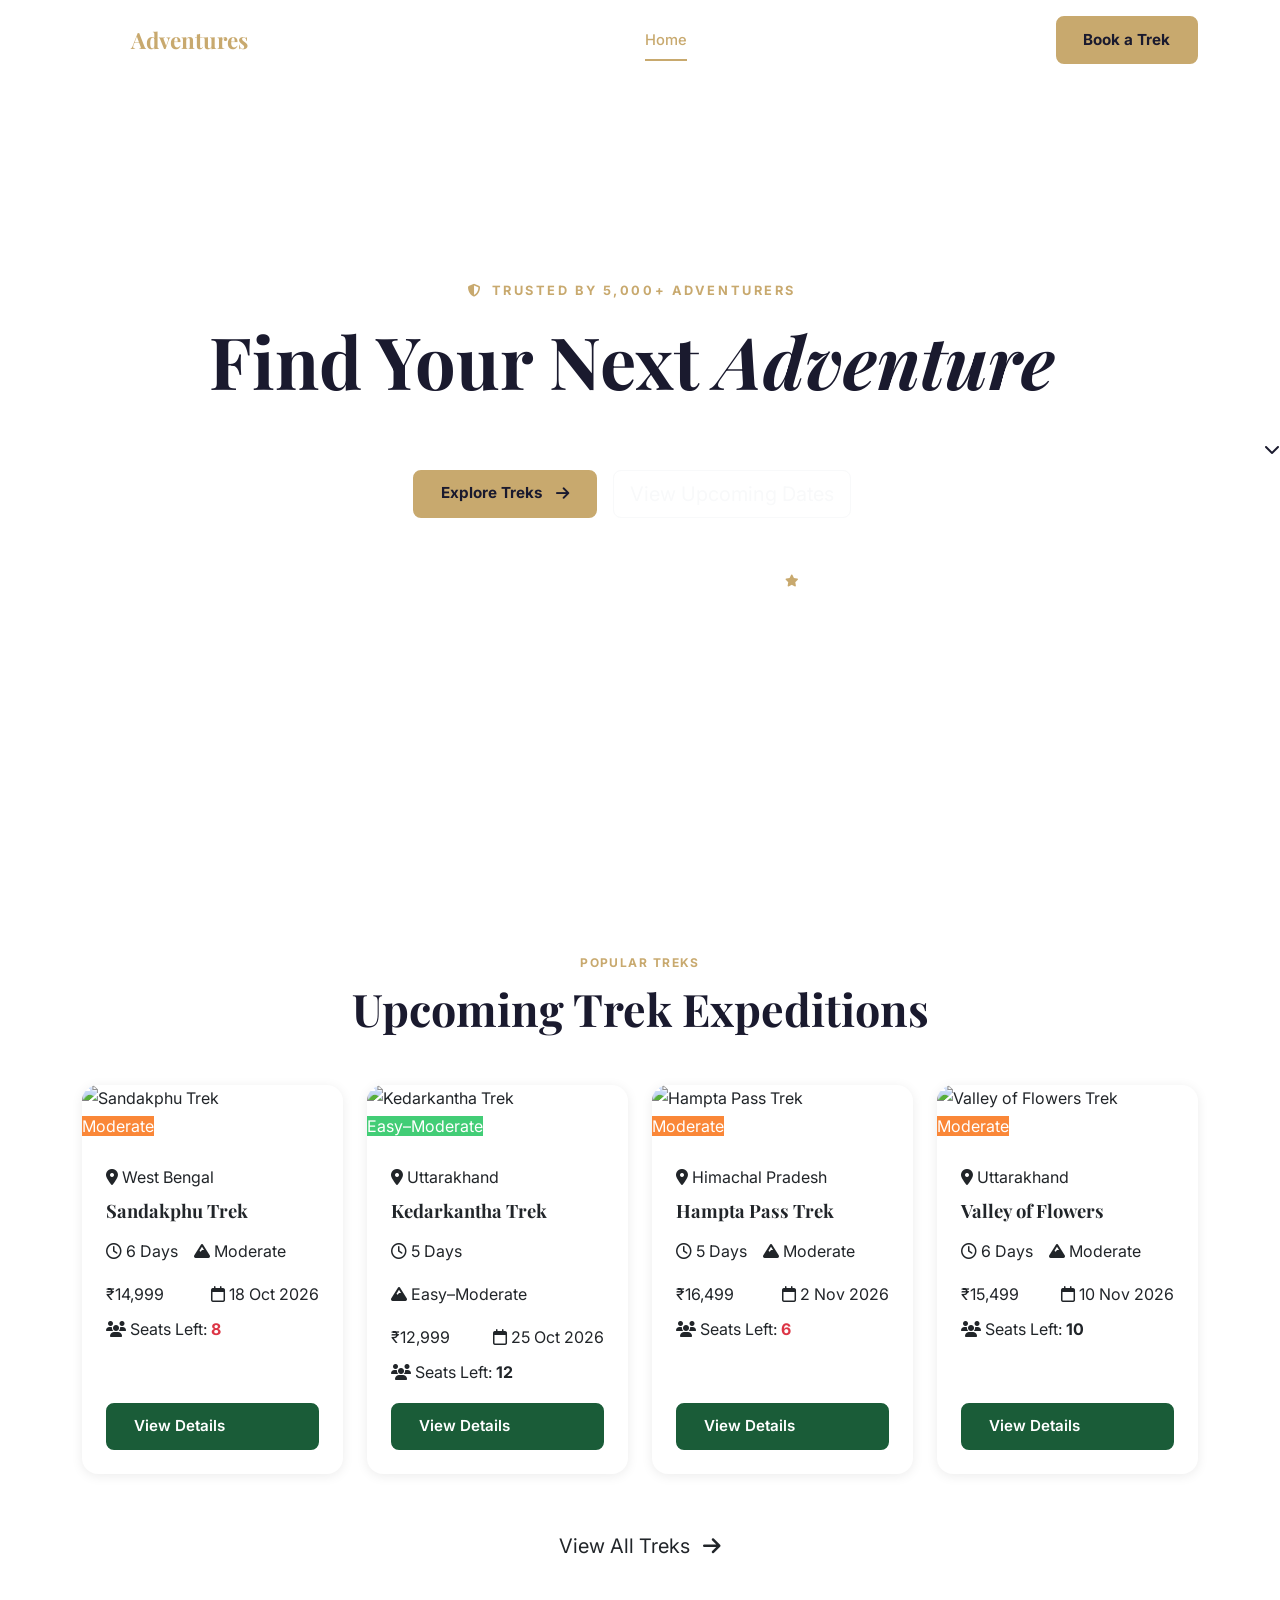
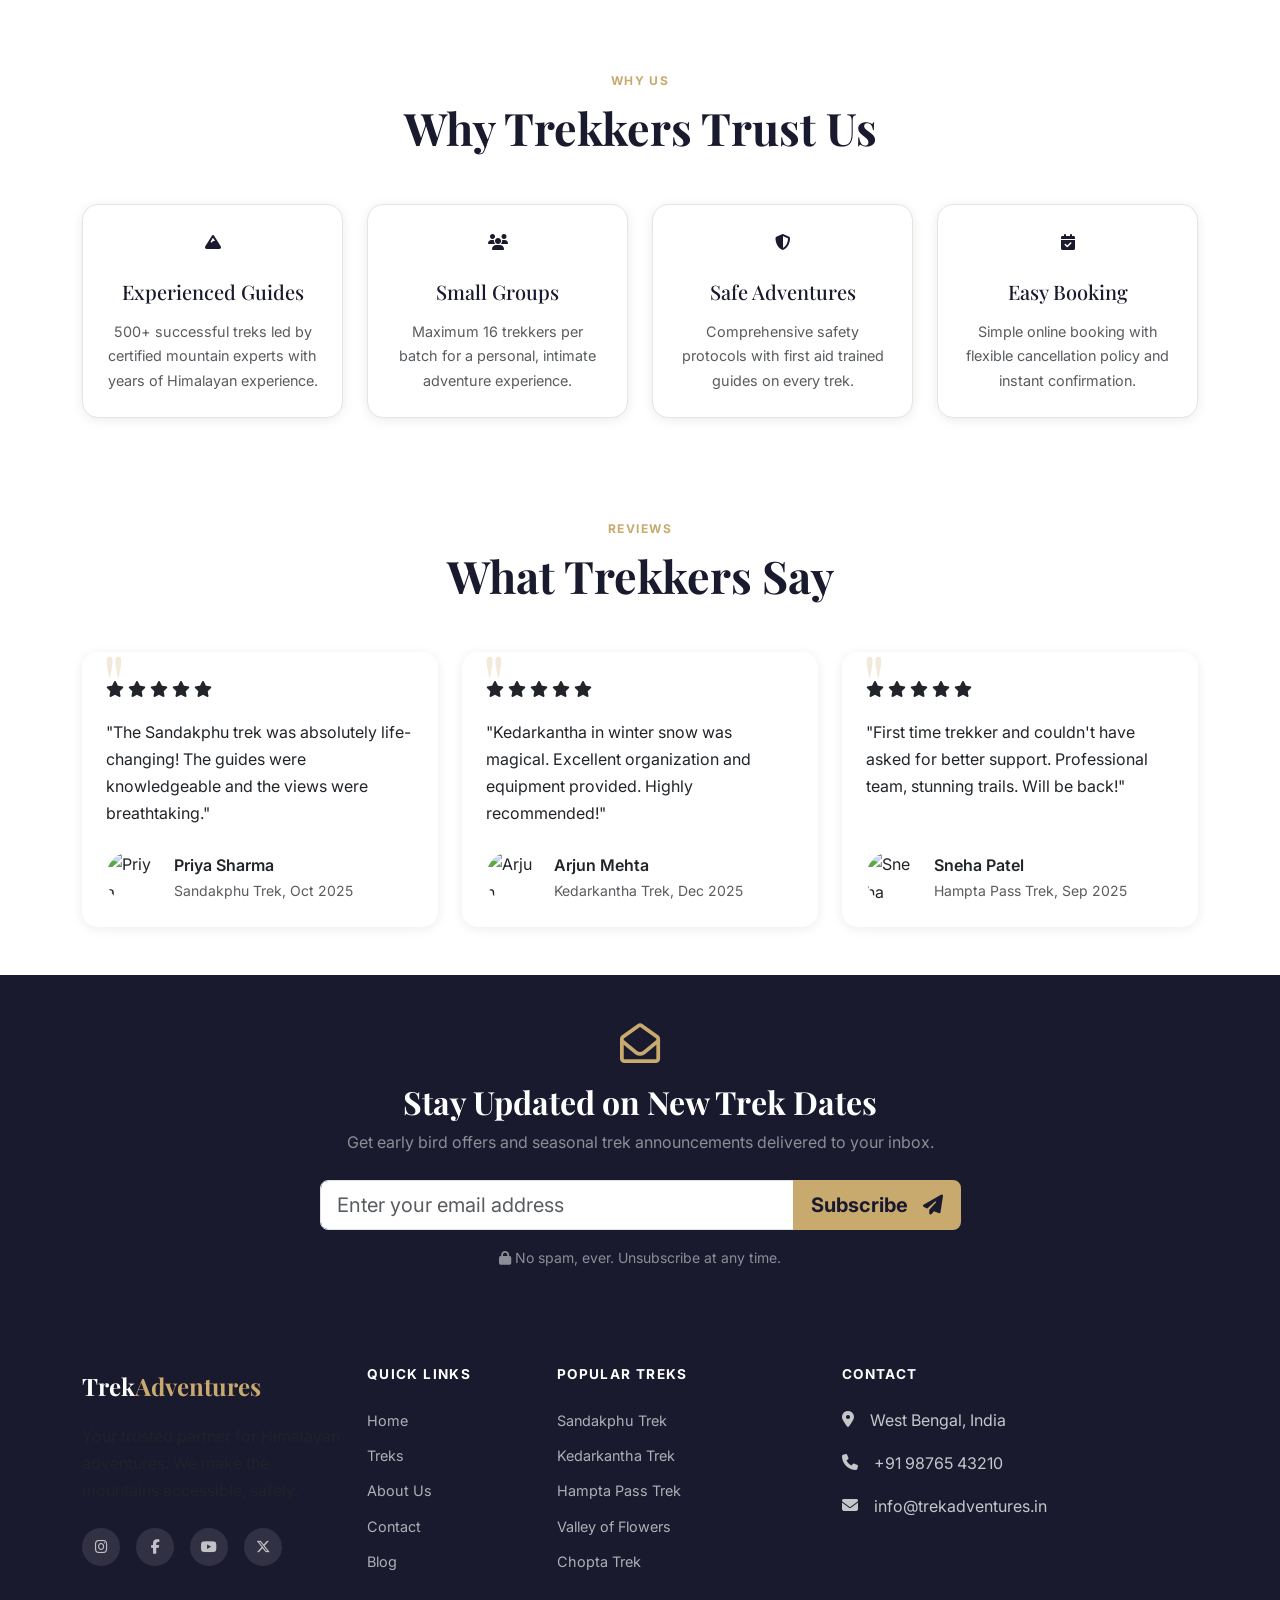
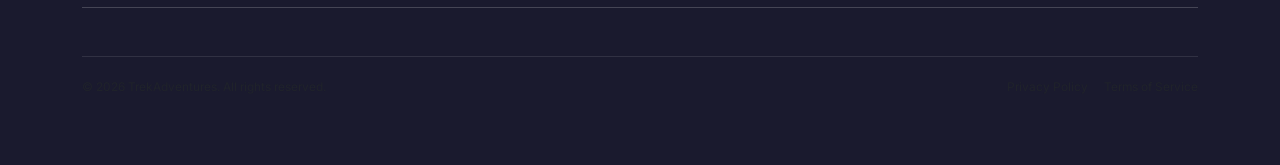
==== index.html @ 26137fb2 "init" ====
﻿<!DOCTYPE html>
<html lang="en">
<head>
  <meta charset="UTF-8" />
  <meta name="viewport" content="width=device-width, initial-scale=1.0" />
  <title>Trek Adventures — Find Your Next Adventure</title>
  <!-- Bootstrap 5.3 -->
  <link rel="stylesheet" href="https://cdn.jsdelivr.net/npm/bootstrap@5.3.3/dist/css/bootstrap.min.css" />
  <!-- Font Awesome 6 -->
  <link rel="stylesheet" href="https://cdnjs.cloudflare.com/ajax/libs/font-awesome/6.5.0/css/all.min.css" />
  <!-- Google Fonts -->
  <link rel="preconnect" href="https://fonts.googleapis.com" />
  <link rel="preconnect" href="https://fonts.gstatic.com" crossorigin />
  <link href="https://fonts.googleapis.com/css2?family=Playfair+Display:wght@400;500;700&family=Inter:wght@300;400;500;600;700&display=swap" rel="stylesheet" />
  <!-- Custom Styles -->
  <link rel="stylesheet" href="css/style.css" />
</head>
<body data-page="home">

  <!-- ========== NAVBAR ========== -->
  <nav class="main-navbar navbar navbar-expand-lg" data-transparent="true">
    <div class="container">
      <a href="index.html" class="navbar-logo navbar-brand">Trek<span>Adventures</span></a>
      <button class="navbar-toggler" type="button" data-bs-toggle="collapse" data-bs-target="#mainNav" aria-controls="mainNav" aria-expanded="false" aria-label="Toggle navigation">
        <div class="navbar-toggler-icon-custom"><span></span><span></span><span></span></div>
      </button>
      <div class="collapse navbar-collapse" id="mainNav">
        <ul class="navbar-nav ms-auto align-items-center gap-1">
          <li class="nav-item"><a class="nav-link active" data-page="home" href="index.html">Home</a></li>
          <li class="nav-item"><a class="nav-link" data-page="treks" href="treks.html">Treks</a></li>
          <li class="nav-item"><a class="nav-link" href="#destinations">Destinations</a></li>
          <li class="nav-item"><a class="nav-link" href="#about">About</a></li>
          <li class="nav-item"><a class="nav-link" href="#contact">Contact</a></li>
          <li class="nav-item"><a class="btn btn-accent ms-2" href="booking.html">Book a Trek</a></li>
        </ul>
      </div>
    </div>
  </nav>

  <!-- ========== HERO SECTION ========== -->
  <section class="home-hero" style="background-image: url('https://images.unsplash.com/photo-1464822759023-fed622ff2c3b?w=1800&q=85');">
    <div class="home-hero__overlay"></div>
    <div class="container position-relative z-1">
      <div class="home-hero__content text-center text-white">
        <div class="hero-eyebrow">
          <i class="fa-solid fa-shield-halved me-2"></i>Trusted by 5,000+ Adventurers
        </div>
        <h1 class="home-hero__title display-2 fw-bold">
          Find Your Next <em>Adventure</em>
        </h1>
        <p class="home-hero__sub lead mx-auto">
          Explore unforgettable trekking experiences with expert guides across the Himalayas.
        </p>
        <div class="home-hero__actions d-flex flex-wrap justify-content-center gap-3 mt-4">
          <a href="treks.html" class="btn btn-accent btn-lg">
            Explore Treks <i class="fa-solid fa-arrow-right ms-2"></i>
          </a>
          <a href="#treks" class="btn btn-outline-light btn-lg">
            View Upcoming Dates
          </a>
        </div>
        <!-- Stats Row -->
        <div class="hero-stats d-flex flex-wrap justify-content-center gap-4 mt-5">
          <div class="hero-stat-item">
            <div class="hero-stat-number">50+</div>
            <div class="hero-stat-label">Treks</div>
          </div>
          <div class="hero-stat-divider d-none d-sm-block"></div>
          <div class="hero-stat-item">
            <div class="hero-stat-number">5000+</div>
            <div class="hero-stat-label">Trekkers</div>
          </div>
          <div class="hero-stat-divider d-none d-sm-block"></div>
          <div class="hero-stat-item">
            <div class="hero-stat-number">8+</div>
            <div class="hero-stat-label">Years</div>
          </div>
          <div class="hero-stat-divider d-none d-sm-block"></div>
          <div class="hero-stat-item">
            <div class="hero-stat-number">4.9<i class="fa-solid fa-star ms-1" style="color: var(--accent); font-size: 0.75em;"></i></div>
            <div class="hero-stat-label">Rating</div>
          </div>
        </div>
      </div>
    </div>
    <!-- Scroll Arrow -->
    <a href="#treks" class="hero-scroll-arrow" aria-label="Scroll down">
      <i class="fa-solid fa-chevron-down"></i>
    </a>
  </section>

  <!-- ========== UPCOMING TREKS SECTION ========== -->
  <section id="treks" class="section-treks py-5 bg-light-custom">
    <div class="container">
      <!-- Section Heading -->
      <div class="section-heading text-center mb-5">
        <span class="section-tag">Popular Treks</span>
        <h2 class="section-title">Upcoming Trek Expeditions</h2>
      </div>
      <!-- Trek Cards -->
      <div class="row row-cols-1 row-cols-md-2 row-cols-lg-4 g-4">

        <!-- Card 1: Sandakphu -->
        <div class="col">
          <div class="trek-card card h-100 border-0">
            <div class="trek-card__img-wrap position-relative overflow-hidden">
              <img src="https://images.unsplash.com/photo-1571952537-2d8bb8b7e690?w=600&q=80" class="trek-card__img card-img-top" alt="Sandakphu Trek" loading="lazy" />
              <span class="trek-badge badge-moderate">Moderate</span>
            </div>
            <div class="card-body d-flex flex-column p-4">
              <p class="trek-location mb-1">
                <i class="fa-solid fa-location-dot me-1"></i>West Bengal
              </p>
              <h3 class="trek-title card-title h5 mb-3">Sandakphu Trek</h3>
              <div class="trek-meta d-flex flex-wrap gap-3 mb-3">
                <span><i class="fa-regular fa-clock me-1"></i>6 Days</span>
                <span><i class="fa-solid fa-mountain me-1"></i>Moderate</span>
              </div>
              <div class="trek-price-row d-flex align-items-center justify-content-between mb-2">
                <span class="trek-price">₹14,999</span>
                <span class="trek-date"><i class="fa-regular fa-calendar me-1"></i>18 Oct 2026</span>
              </div>
              <div class="trek-seats mb-3">
                <i class="fa-solid fa-users me-1"></i>Seats Left: <strong class="text-danger">8</strong>
              </div>
              <a href="treks.html" class="btn btn-primary-custom w-100 trek-details-link mt-auto">View Details</a>
            </div>
          </div>
        </div>

        <!-- Card 2: Kedarkantha -->
        <div class="col">
          <div class="trek-card card h-100 border-0">
            <div class="trek-card__img-wrap position-relative overflow-hidden">
              <img src="https://images.unsplash.com/photo-1506905925346-21bda4d32df4?w=600&q=80" class="trek-card__img card-img-top" alt="Kedarkantha Trek" loading="lazy" />
              <span class="trek-badge badge-easy">Easy–Moderate</span>
            </div>
            <div class="card-body d-flex flex-column p-4">
              <p class="trek-location mb-1">
                <i class="fa-solid fa-location-dot me-1"></i>Uttarakhand
              </p>
              <h3 class="trek-title card-title h5 mb-3">Kedarkantha Trek</h3>
              <div class="trek-meta d-flex flex-wrap gap-3 mb-3">
                <span><i class="fa-regular fa-clock me-1"></i>5 Days</span>
                <span><i class="fa-solid fa-mountain me-1"></i>Easy–Moderate</span>
              </div>
              <div class="trek-price-row d-flex align-items-center justify-content-between mb-2">
                <span class="trek-price">₹12,999</span>
                <span class="trek-date"><i class="fa-regular fa-calendar me-1"></i>25 Oct 2026</span>
              </div>
              <div class="trek-seats mb-3">
                <i class="fa-solid fa-users me-1"></i>Seats Left: <strong>12</strong>
              </div>
              <a href="treks.html" class="btn btn-primary-custom w-100 trek-details-link mt-auto">View Details</a>
            </div>
          </div>
        </div>

        <!-- Card 3: Hampta Pass -->
        <div class="col">
          <div class="trek-card card h-100 border-0">
            <div class="trek-card__img-wrap position-relative overflow-hidden">
              <img src="https://images.unsplash.com/photo-1551632811-561732d1e306?w=600&q=80" class="trek-card__img card-img-top" alt="Hampta Pass Trek" loading="lazy" />
              <span class="trek-badge badge-moderate">Moderate</span>
            </div>
            <div class="card-body d-flex flex-column p-4">
              <p class="trek-location mb-1">
                <i class="fa-solid fa-location-dot me-1"></i>Himachal Pradesh
              </p>
              <h3 class="trek-title card-title h5 mb-3">Hampta Pass Trek</h3>
              <div class="trek-meta d-flex flex-wrap gap-3 mb-3">
                <span><i class="fa-regular fa-clock me-1"></i>5 Days</span>
                <span><i class="fa-solid fa-mountain me-1"></i>Moderate</span>
              </div>
              <div class="trek-price-row d-flex align-items-center justify-content-between mb-2">
                <span class="trek-price">₹16,499</span>
                <span class="trek-date"><i class="fa-regular fa-calendar me-1"></i>2 Nov 2026</span>
              </div>
              <div class="trek-seats mb-3">
                <i class="fa-solid fa-users me-1"></i>Seats Left: <strong class="text-danger">6</strong>
              </div>
              <a href="treks.html" class="btn btn-primary-custom w-100 trek-details-link mt-auto">View Details</a>
            </div>
          </div>
        </div>

        <!-- Card 4: Valley of Flowers -->
        <div class="col">
          <div class="trek-card card h-100 border-0">
            <div class="trek-card__img-wrap position-relative overflow-hidden">
              <img src="https://images.unsplash.com/photo-1527489377706-5bf97e608852?w=600&q=80" class="trek-card__img card-img-top" alt="Valley of Flowers Trek" loading="lazy" />
              <span class="trek-badge badge-moderate">Moderate</span>
            </div>
            <div class="card-body d-flex flex-column p-4">
              <p class="trek-location mb-1">
                <i class="fa-solid fa-location-dot me-1"></i>Uttarakhand
              </p>
              <h3 class="trek-title card-title h5 mb-3">Valley of Flowers</h3>
              <div class="trek-meta d-flex flex-wrap gap-3 mb-3">
                <span><i class="fa-regular fa-clock me-1"></i>6 Days</span>
                <span><i class="fa-solid fa-mountain me-1"></i>Moderate</span>
              </div>
              <div class="trek-price-row d-flex align-items-center justify-content-between mb-2">
                <span class="trek-price">₹15,499</span>
                <span class="trek-date"><i class="fa-regular fa-calendar me-1"></i>10 Nov 2026</span>
              </div>
              <div class="trek-seats mb-3">
                <i class="fa-solid fa-users me-1"></i>Seats Left: <strong>10</strong>
              </div>
              <a href="treks.html" class="btn btn-primary-custom w-100 trek-details-link mt-auto">View Details</a>
            </div>
          </div>
        </div>

      </div><!-- /row -->

      <div class="text-center mt-5">
        <a href="treks.html" class="btn btn-outline-primary-custom btn-lg">
          View All Treks <i class="fa-solid fa-arrow-right ms-2"></i>
        </a>
      </div>
    </div>
  </section>

  <!-- ========== WHY CHOOSE US SECTION ========== -->
  <section id="about" class="section-why py-5 bg-white">
    <div class="container">
      <div class="section-heading text-center mb-5">
        <span class="section-tag">Why Us</span>
        <h2 class="section-title">Why Trekkers Trust Us</h2>
      </div>
      <div class="row row-cols-1 row-cols-sm-2 row-cols-lg-4 g-4">

        <!-- Feature 1 -->
        <div class="col">
          <div class="feature-card text-center p-4 h-100">
            <div class="feature-icon-wrap mb-4">
              <i class="fa-solid fa-mountain"></i>
            </div>
            <h4 class="feature-title h5 mb-3">Experienced Guides</h4>
            <p class="feature-desc text-muted mb-0">500+ successful treks led by certified mountain experts with years of Himalayan experience.</p>
          </div>
        </div>

        <!-- Feature 2 -->
        <div class="col">
          <div class="feature-card text-center p-4 h-100">
            <div class="feature-icon-wrap mb-4">
              <i class="fa-solid fa-users"></i>
            </div>
            <h4 class="feature-title h5 mb-3">Small Groups</h4>
            <p class="feature-desc text-muted mb-0">Maximum 16 trekkers per batch for a personal, intimate adventure experience.</p>
          </div>
        </div>

        <!-- Feature 3 -->
        <div class="col">
          <div class="feature-card text-center p-4 h-100">
            <div class="feature-icon-wrap mb-4">
              <i class="fa-solid fa-shield-halved"></i>
            </div>
            <h4 class="feature-title h5 mb-3">Safe Adventures</h4>
            <p class="feature-desc text-muted mb-0">Comprehensive safety protocols with first aid trained guides on every trek.</p>
          </div>
        </div>

        <!-- Feature 4 -->
        <div class="col">
          <div class="feature-card text-center p-4 h-100">
            <div class="feature-icon-wrap mb-4">
              <i class="fa-solid fa-calendar-check"></i>
            </div>
            <h4 class="feature-title h5 mb-3">Easy Booking</h4>
            <p class="feature-desc text-muted mb-0">Simple online booking with flexible cancellation policy and instant confirmation.</p>
          </div>
        </div>

      </div>
    </div>
  </section>

  <!-- ========== TESTIMONIALS SECTION ========== -->
  <section class="section-testimonials py-5 bg-light-custom">
    <div class="container">
      <div class="section-heading text-center mb-5">
        <span class="section-tag">Reviews</span>
        <h2 class="section-title">What Trekkers Say</h2>
      </div>
      <div class="row row-cols-1 row-cols-md-3 g-4">

        <!-- Testimonial 1 -->
        <div class="col">
          <div class="testimonial-card card h-100 border-0 p-4">
            <div class="testimonial-stars mb-3">
              <i class="fa-solid fa-star"></i>
              <i class="fa-solid fa-star"></i>
              <i class="fa-solid fa-star"></i>
              <i class="fa-solid fa-star"></i>
              <i class="fa-solid fa-star"></i>
            </div>
            <p class="testimonial-text mb-4">"The Sandakphu trek was absolutely life-changing! The guides were knowledgeable and the views were breathtaking."</p>
            <div class="testimonial-author d-flex align-items-center gap-3 mt-auto">
              <img src="https://i.pravatar.cc/100?img=47" alt="Priya Sharma" class="testimonial-avatar rounded-circle" width="52" height="52" loading="lazy" />
              <div>
                <div class="testimonial-name fw-semibold">Priya Sharma</div>
                <div class="testimonial-trek small text-muted">Sandakphu Trek, Oct 2025</div>
              </div>
            </div>
          </div>
        </div>

        <!-- Testimonial 2 -->
        <div class="col">
          <div class="testimonial-card card h-100 border-0 p-4">
            <div class="testimonial-stars mb-3">
              <i class="fa-solid fa-star"></i>
              <i class="fa-solid fa-star"></i>
              <i class="fa-solid fa-star"></i>
              <i class="fa-solid fa-star"></i>
              <i class="fa-solid fa-star"></i>
            </div>
            <p class="testimonial-text mb-4">"Kedarkantha in winter snow was magical. Excellent organization and equipment provided. Highly recommended!"</p>
            <div class="testimonial-author d-flex align-items-center gap-3 mt-auto">
              <img src="https://i.pravatar.cc/100?img=12" alt="Arjun Mehta" class="testimonial-avatar rounded-circle" width="52" height="52" loading="lazy" />
              <div>
                <div class="testimonial-name fw-semibold">Arjun Mehta</div>
                <div class="testimonial-trek small text-muted">Kedarkantha Trek, Dec 2025</div>
              </div>
            </div>
          </div>
        </div>

        <!-- Testimonial 3 -->
        <div class="col">
          <div class="testimonial-card card h-100 border-0 p-4">
            <div class="testimonial-stars mb-3">
              <i class="fa-solid fa-star"></i>
              <i class="fa-solid fa-star"></i>
              <i class="fa-solid fa-star"></i>
              <i class="fa-solid fa-star"></i>
              <i class="fa-solid fa-star"></i>
            </div>
            <p class="testimonial-text mb-4">"First time trekker and couldn't have asked for better support. Professional team, stunning trails. Will be back!"</p>
            <div class="testimonial-author d-flex align-items-center gap-3 mt-auto">
              <img src="https://i.pravatar.cc/100?img=32" alt="Sneha Patel" class="testimonial-avatar rounded-circle" width="52" height="52" loading="lazy" />
              <div>
                <div class="testimonial-name fw-semibold">Sneha Patel</div>
                <div class="testimonial-trek small text-muted">Hampta Pass Trek, Sep 2025</div>
              </div>
            </div>
          </div>
        </div>

      </div>
    </div>
  </section>

  <!-- ========== NEWSLETTER SECTION ========== -->
  <section id="contact" class="section-newsletter py-5" style="background-color: var(--dark);">
    <div class="container">
      <div class="row justify-content-center">
        <div class="col-lg-7 text-center text-white">
          <div class="newsletter-icon mb-3">
            <i class="fa-regular fa-envelope-open" style="font-size: 2.5rem; color: var(--accent);"></i>
          </div>
          <h2 class="newsletter-title h2 fw-bold mb-2">Stay Updated on New Trek Dates</h2>
          <p class="newsletter-sub text-white-50 mb-4">Get early bird offers and seasonal trek announcements delivered to your inbox.</p>
          <form class="newsletter-form" novalidate>
            <div class="input-group input-group-lg newsletter-input-group">
              <input
                type="email"
                class="form-control newsletter-input"
                placeholder="Enter your email address"
                aria-label="Email address"
                required
              />
              <button class="btn btn-accent newsletter-btn" type="submit">
                Subscribe <i class="fa-solid fa-paper-plane ms-2"></i>
              </button>
            </div>
            <p class="mt-3 small text-white-50 mb-0">
              <i class="fa-solid fa-lock me-1"></i>No spam, ever. Unsubscribe at any time.
            </p>
          </form>
        </div>
      </div>
    </div>
  </section>

  <!-- ========== FOOTER ========== -->
  <footer class="main-footer py-5">
    <div class="container">
      <div class="row g-4">

        <!-- Col 1: Brand -->
        <div class="col-lg-3 col-md-6">
          <a href="index.html" class="footer-logo d-inline-block mb-3">Trek<span>Adventures</span></a>
          <p class="footer-tagline text-muted mb-4">Your trusted partner for Himalayan adventures. We make the mountains accessible, safely.</p>
          <div class="footer-socials d-flex gap-3">
            <a href="#" class="social-icon" aria-label="Instagram"><i class="fa-brands fa-instagram"></i></a>
            <a href="#" class="social-icon" aria-label="Facebook"><i class="fa-brands fa-facebook-f"></i></a>
            <a href="#" class="social-icon" aria-label="YouTube"><i class="fa-brands fa-youtube"></i></a>
            <a href="#" class="social-icon" aria-label="Twitter"><i class="fa-brands fa-x-twitter"></i></a>
          </div>
        </div>

        <!-- Col 2: Quick Links -->
        <div class="col-lg-2 col-md-6">
          <h5 class="footer-heading mb-4">Quick Links</h5>
          <ul class="footer-links list-unstyled mb-0">
            <li><a href="index.html">Home</a></li>
            <li><a href="treks.html">Treks</a></li>
            <li><a href="#about">About Us</a></li>
            <li><a href="#contact">Contact</a></li>
            <li><a href="#">Blog</a></li>
          </ul>
        </div>

        <!-- Col 3: Popular Treks -->
        <div class="col-lg-3 col-md-6">
          <h5 class="footer-heading mb-4">Popular Treks</h5>
          <ul class="footer-links list-unstyled mb-0">
            <li><a href="treks.html">Sandakphu Trek</a></li>
            <li><a href="treks.html">Kedarkantha Trek</a></li>
            <li><a href="treks.html">Hampta Pass Trek</a></li>
            <li><a href="treks.html">Valley of Flowers</a></li>
            <li><a href="treks.html">Chopta Trek</a></li>
          </ul>
        </div>

        <!-- Col 4: Contact -->
        <div class="col-lg-4 col-md-6" id="destinations">
          <h5 class="footer-heading mb-4">Contact</h5>
          <ul class="footer-contact list-unstyled mb-0">
            <li class="d-flex gap-3 mb-3">
              <i class="fa-solid fa-location-dot mt-1 flex-shrink-0"></i>
              <span>West Bengal, India</span>
            </li>
            <li class="d-flex gap-3 mb-3">
              <i class="fa-solid fa-phone mt-1 flex-shrink-0"></i>
              <a href="tel:+919876543210">+91 98765 43210</a>
            </li>
            <li class="d-flex gap-3">
              <i class="fa-solid fa-envelope mt-1 flex-shrink-0"></i>
              <a href="mailto:info@trekadventures.in">info@trekadventures.in</a>
            </li>
          </ul>
        </div>

      </div><!-- /row -->

      <hr class="footer-divider my-4" />

      <!-- Bottom Bar -->
      <div class="footer-bottom d-flex flex-wrap align-items-center justify-content-between gap-2">
        <p class="mb-0 text-muted small">&copy; 2026 TrekAdventures. All rights reserved.</p>
        <div class="d-flex gap-3">
          <a href="#" class="text-muted small footer-legal-link">Privacy Policy</a>
          <a href="#" class="text-muted small footer-legal-link">Terms of Service</a>
        </div>
      </div>
    </div>
  </footer>

  <!-- ========== SCRIPTS ========== -->
  <script src="https://cdn.jsdelivr.net/npm/bootstrap@5.3.3/dist/js/bootstrap.bundle.min.js"></script>
  <script src="js/main.js"></script>
</body>
</html>
---- css/style.css ----
﻿/* ============================================================
   TREK BOOKING DEMO -- Global Stylesheet
   ============================================================ */

@import url('https://fonts.googleapis.com/css2?family=Playfair+Display:wght@400;500;600;700&family=Inter:wght@300;400;500;600;700&display=swap');

:root {
  --primary:        #1a5c38;
  --primary-light:  #2d8653;
  --primary-dark:   #0f3d26;
  --accent:         #c8a96e;
  --accent-dark:    #a8873a;
  --dark:           #1a1a2e;
  --light-bg:       #f8f6f0;
  --card-bg:        #ffffff;
  --text-primary:   #1a1a2e;
  --text-muted-c:   #6b7280;
  --border-light:   #e8e4dc;
  --shadow-sm:      0 2px 12px rgba(0,0,0,.08);
  --shadow-md:      0 6px 24px rgba(0,0,0,.12);
  --shadow-lg:      0 16px 48px rgba(0,0,0,.16);
  --radius-sm:      8px;
  --radius-md:      16px;
  --radius-lg:      24px;
  --transition:     .3s cubic-bezier(.4,0,.2,1);
}

*, *::before, *::after { box-sizing: border-box; }
html { scroll-behavior: smooth; }
body {
  font-family: 'Inter', system-ui, sans-serif;
  font-size: 1rem; line-height: 1.7;
  color: var(--text-primary);
  background: #fff;
  -webkit-font-smoothing: antialiased;
}
h1,h2,h3,h4,h5 {
  font-family: 'Playfair Display', Georgia, serif;
  font-weight: 700; line-height: 1.25; color: var(--dark);
}
a { color: inherit; text-decoration: none; }
img { max-width: 100%; display: block; }

.section-tag {
  display: inline-block; font-size: .75rem; font-weight: 700;
  letter-spacing: .12em; text-transform: uppercase;
  color: var(--accent); margin-bottom: .5rem;
}
.section-title { font-size: clamp(1.8rem,4vw,2.8rem); margin-bottom: 1rem; }
.section-sub { font-size: 1.05rem; color: var(--text-muted-c); max-width: 600px; margin-inline: auto; }

.btn-primary-custom {
  background: var(--primary); color: #fff; border: 2px solid var(--primary);
  border-radius: var(--radius-sm); padding: .65rem 1.6rem; font-weight: 600;
  font-size: .95rem; transition: var(--transition);
  display: inline-flex; align-items: center; gap: .4rem;
}
.btn-primary-custom:hover {
  background: var(--primary-dark); border-color: var(--primary-dark); color: #fff;
  transform: translateY(-2px); box-shadow: 0 8px 24px rgba(26,92,56,.3);
}
.btn-outline-custom {
  background: transparent; color: var(--primary); border: 2px solid var(--primary);
  border-radius: var(--radius-sm); padding: .65rem 1.6rem; font-weight: 600;
  font-size: .95rem; transition: var(--transition);
  display: inline-flex; align-items: center; gap: .4rem;
}
.btn-outline-custom:hover { background: var(--primary); color: #fff; transform: translateY(-2px); }
.btn-accent {
  background: var(--accent); color: var(--dark); border: 2px solid var(--accent);
  border-radius: var(--radius-sm); padding: .65rem 1.6rem; font-weight: 700;
  font-size: .95rem; transition: var(--transition);
  display: inline-flex; align-items: center; gap: .4rem;
}
.btn-accent:hover {
  background: var(--accent-dark); border-color: var(--accent-dark);
  color: #fff; transform: translateY(-2px);
}

/* -- Navbar -- */
.main-navbar {
  position: fixed; top: 0; left: 0; right: 0; z-index: 1000;
  transition: background var(--transition), box-shadow var(--transition); padding: 1rem 0;
}
.main-navbar.transparent { background: transparent; }
.main-navbar.scrolled, .main-navbar.solid {
  background: rgba(255,255,255,.97);
  box-shadow: var(--shadow-sm); backdrop-filter: blur(12px); padding: .6rem 0;
}
.main-navbar .nav-link {
  color: #fff; font-weight: 500; font-size: .92rem;
  padding: .4rem .8rem !important; transition: color var(--transition); position: relative;
}
.main-navbar.scrolled .nav-link, .main-navbar.solid .nav-link { color: var(--dark); }
.main-navbar .nav-link::after {
  content: ''; position: absolute; bottom: -2px; left: .8rem; right: .8rem;
  height: 2px; background: var(--accent); transform: scaleX(0); transition: transform var(--transition);
}
.main-navbar .nav-link:hover::after, .main-navbar .nav-link.active::after { transform: scaleX(1); }
.main-navbar .nav-link:hover, .main-navbar .nav-link.active { color: var(--accent) !important; }
.navbar-logo {
  font-family: 'Playfair Display', serif; font-size: 1.4rem; font-weight: 700; color: #fff !important;
}
.main-navbar.scrolled .navbar-logo, .main-navbar.solid .navbar-logo { color: var(--primary) !important; }
.navbar-logo span { color: var(--accent); }
.navbar-toggler { border: none; outline: none; box-shadow: none !important; }
.ntoggler-bars { display: flex; flex-direction: column; gap: 5px; padding: 4px; }
.ntoggler-bars span { display: block; width: 24px; height: 2px; background: #fff; border-radius: 2px; transition: var(--transition); }
.main-navbar.scrolled .ntoggler-bars span, .main-navbar.solid .ntoggler-bars span { background: var(--dark); }

/* -- Trek Card -- */
.trek-card {
  background: var(--card-bg); border-radius: var(--radius-md); overflow: hidden;
  box-shadow: var(--shadow-sm); transition: transform var(--transition), box-shadow var(--transition);
  height: 100%; border: 1px solid var(--border-light);
}
.trek-card:hover { transform: translateY(-6px); box-shadow: var(--shadow-lg); }
.trek-card .card-img-wrap { overflow: hidden; position: relative; }
.trek-card .card-img { width: 100%; height: 220px; object-fit: cover; transition: transform .5s ease; }
.trek-card:hover .card-img { transform: scale(1.05); }
.difficulty-badge {
  position: absolute; top: 12px; right: 12px; padding: .25rem .7rem;
  border-radius: 20px; font-size: .75rem; font-weight: 700;
  letter-spacing: .04em; backdrop-filter: blur(8px);
}
.badge-easy { background: rgba(34,197,94,.85); color: #fff; }
.badge-moderate { background: rgba(249,115,22,.85); color: #fff; }
.badge-hard { background: rgba(239,68,68,.85); color: #fff; }
.trek-card .card-body { padding: 1.25rem; }
.trek-card .card-location { font-size: .8rem; color: var(--text-muted-c); font-weight: 500; }
.trek-card .card-location i { color: var(--accent); }
.trek-card .card-title { font-size: 1.15rem; font-weight: 700; margin: .3rem 0 .5rem; }
.trek-card .card-meta { display: flex; gap: 1rem; font-size: .8rem; color: var(--text-muted-c); margin-bottom: .75rem; }
.trek-card .card-meta i { color: var(--primary); }
.trek-card .card-price { font-size: 1.3rem; font-weight: 800; color: var(--primary); }
.trek-card .card-price span { font-size: .85rem; font-weight: 400; color: var(--text-muted-c); }
.seats-left { font-size: .78rem; color: #ef4444; font-weight: 600; }

/* -- Feature Cards -- */
.feature-card {
  background: #fff; border-radius: var(--radius-md); padding: 2rem 1.5rem;
  text-align: center; box-shadow: var(--shadow-sm); border: 1px solid var(--border-light);
  transition: transform var(--transition), box-shadow var(--transition); height: 100%;
}
.feature-card:hover { transform: translateY(-4px); box-shadow: var(--shadow-md); }
.feature-card .icon-wrap {
  width: 70px; height: 70px;
  background: linear-gradient(135deg, var(--primary), var(--primary-light));
  border-radius: 50%; display: flex; align-items: center; justify-content: center;
  margin: 0 auto 1.25rem;
}
.feature-card .icon-wrap i { font-size: 1.6rem; color: #fff; }
.feature-card h5 { font-size: 1.1rem; margin-bottom: .5rem; }
.feature-card p { font-size: .9rem; color: var(--text-muted-c); margin: 0; }

/* -- Footer -- */
.main-footer { background: var(--dark); color: rgba(255,255,255,.75); padding: 4rem 0 0; }
.footer-logo { font-family: 'Playfair Display', serif; font-size: 1.5rem; font-weight: 700; color: #fff; margin-bottom: .75rem; }
.footer-logo span { color: var(--accent); }
.footer-heading { font-family: 'Inter', sans-serif; font-size: .85rem; font-weight: 700; letter-spacing: .1em; text-transform: uppercase; color: #fff; margin-bottom: 1rem; }
.footer-links { list-style: none; padding: 0; margin: 0; }
.footer-links li { margin-bottom: .5rem; }
.footer-links a { color: rgba(255,255,255,.65); font-size: .9rem; transition: color var(--transition); }
.footer-links a:hover { color: var(--accent); }
.footer-bottom { border-top: 1px solid rgba(255,255,255,.1); padding: 1.25rem 0; margin-top: 3rem; font-size: .85rem; color: rgba(255,255,255,.45); }
.social-icons { display: flex; gap: .75rem; }
.social-icon {
  width: 38px; height: 38px; background: rgba(255,255,255,.1); border-radius: 50%;
  display: flex; align-items: center; justify-content: center;
  color: rgba(255,255,255,.7); transition: var(--transition); font-size: .9rem;
}
.social-icon:hover { background: var(--accent); color: #fff; transform: translateY(-3px); }

/* -- Page Hero (inner pages) -- */
.page-hero {
  background: linear-gradient(135deg, var(--primary-dark) 0%, var(--primary) 100%);
  padding: 120px 0 60px; color: #fff; position: relative; overflow: hidden;
}
.page-hero::before {
  content: ''; position: absolute; inset: 0;
  background: url('https://images.unsplash.com/photo-1464822759023-fed622ff2c3b?w=1600&q=80') center/cover no-repeat;
  opacity: .15;
}
.page-hero > .container { position: relative; }
.breadcrumb-custom .breadcrumb-item { font-size: .85rem; }
.breadcrumb-custom .breadcrumb-item a { color: rgba(255,255,255,.7); }
.breadcrumb-custom .breadcrumb-item a:hover { color: var(--accent); }
.breadcrumb-custom .breadcrumb-item.active { color: var(--accent); }
.breadcrumb-custom .breadcrumb-item + .breadcrumb-item::before { color: rgba(255,255,255,.4); }

/* -- Filters -- */
.filter-bar {
  background: #fff; border-radius: var(--radius-md); padding: 1.5rem;
  box-shadow: var(--shadow-sm); border: 1px solid var(--border-light); margin-bottom: 2rem;
}
.filter-bar .form-select, .filter-bar .form-control {
  border: 1.5px solid var(--border-light); border-radius: var(--radius-sm); font-size: .9rem; padding: .6rem 1rem;
}
.filter-bar .form-select:focus, .filter-bar .form-control:focus {
  border-color: var(--primary); box-shadow: 0 0 0 3px rgba(26,92,56,.12);
}
.filter-bar label { font-size: .8rem; font-weight: 600; color: var(--text-muted-c); text-transform: uppercase; letter-spacing: .05em; margin-bottom: .35rem; }

/* -- Itinerary Accordion -- */
.itinerary-accordion .accordion-button {
  font-family: 'Inter', sans-serif; font-weight: 600; color: var(--dark);
  background: var(--light-bg); border-radius: var(--radius-sm) !important; gap: .75rem;
}
.itinerary-accordion .accordion-button:not(.collapsed) { background: var(--primary); color: #fff; box-shadow: none; }
.itinerary-accordion .accordion-button:focus { box-shadow: none; }
.itinerary-accordion .accordion-button:not(.collapsed)::after { filter: brightness(10); }
.itinerary-accordion .accordion-item {
  border: 1px solid var(--border-light); border-radius: var(--radius-sm) !important;
  margin-bottom: .5rem; overflow: hidden;
}
.itinerary-accordion .accordion-body { font-size: .9rem; color: var(--text-muted-c); line-height: 1.8; padding: 1.25rem 1.5rem; }
.day-badge { background: var(--accent); color: var(--dark); font-size: .7rem; font-weight: 800; padding: .2rem .6rem; border-radius: 20px; text-transform: uppercase; letter-spacing: .06em; }

/* -- Dates Table -- */
.dates-table thead th { background: var(--primary); color: #fff; font-weight: 600; font-size: .85rem; padding: 1rem; border: none; }
.dates-table tbody tr { transition: background var(--transition); }
.dates-table tbody tr:hover { background: var(--light-bg); }
.dates-table tbody td { padding: 1rem; font-size: .9rem; vertical-align: middle; border-color: var(--border-light); }

/* -- Booking Form -- */
.booking-form-wrap {
  background: #fff; border-radius: var(--radius-lg); padding: 2rem;
  box-shadow: var(--shadow-md); border: 1px solid var(--border-light);
}
.booking-form-wrap .form-label { font-size: .85rem; font-weight: 600; color: var(--text-primary); margin-bottom: .4rem; }
.booking-form-wrap .form-control, .booking-form-wrap .form-select {
  border: 1.5px solid var(--border-light); border-radius: var(--radius-sm); padding: .65rem 1rem; font-size: .92rem;
  transition: border-color var(--transition), box-shadow var(--transition);
}
.booking-form-wrap .form-control:focus, .booking-form-wrap .form-select:focus {
  border-color: var(--primary); box-shadow: 0 0 0 3px rgba(26,92,56,.12);
}
.booking-summary-card {
  background: #fff; border-radius: var(--radius-lg); overflow: hidden;
  box-shadow: var(--shadow-md); border: 1px solid var(--border-light); position: sticky; top: 90px;
}
.booking-summary-card .summary-header {
  background: linear-gradient(135deg, var(--primary-dark), var(--primary));
  color: #fff; padding: 1.25rem 1.5rem;
}
.booking-summary-card .summary-body { padding: 1.5rem; }
.summary-row { display: flex; justify-content: space-between; align-items: center; padding: .6rem 0; border-bottom: 1px solid var(--border-light); font-size: .9rem; }
.summary-row:last-child { border-bottom: none; }
.summary-row .label { color: var(--text-muted-c); }
.summary-row .value { font-weight: 600; }
.summary-total .label, .summary-total .value { font-size: 1.1rem; font-weight: 800; color: var(--primary); }
.payment-option {
  border: 2px solid var(--border-light); border-radius: var(--radius-sm);
  padding: 1rem 1.25rem; cursor: pointer;
  transition: border-color var(--transition), background var(--transition);
  display: flex; align-items: center; gap: .75rem;
}
.payment-option:hover, .payment-option.active { border-color: var(--primary); background: rgba(26,92,56,.04); }
.payment-option input[type="radio"] { accent-color: var(--primary); }
.payment-option .method-name { font-weight: 600; font-size: .92rem; }
.payment-option .method-sub { font-size: .78rem; color: var(--text-muted-c); }

/* -- Confirmation -- */
.confirm-check {
  width: 100px; height: 100px;
  background: linear-gradient(135deg, var(--primary), var(--primary-light));
  border-radius: 50%; display: flex; align-items: center; justify-content: center;
  margin: 0 auto 1.5rem; animation: popIn .6s cubic-bezier(.34,1.56,.64,1) both;
}
.confirm-check i { font-size: 2.8rem; color: #fff; }
@keyframes popIn { from { transform: scale(0); opacity: 0; } to { transform: scale(1); opacity: 1; } }
.booking-detail-card { background: var(--light-bg); border-radius: var(--radius-md); padding: 1.75rem; border: 1px solid var(--border-light); }
.booking-detail-row { display: flex; justify-content: space-between; padding: .65rem 0; border-bottom: 1px dashed var(--border-light); font-size: .92rem; }
.booking-detail-row:last-child { border-bottom: none; }
.booking-detail-row .key { color: var(--text-muted-c); }
.booking-detail-row .val { font-weight: 700; color: var(--dark); }
.booking-id-badge { background: var(--primary); color: #fff; padding: .4rem 1.2rem; border-radius: 20px; font-weight: 800; font-size: 1rem; letter-spacing: .05em; display: inline-block; }

/* -- Gallery -- */
.gallery-main { border-radius: var(--radius-md); overflow: hidden; height: 420px; }
.gallery-main img { width: 100%; height: 100%; object-fit: cover; transition: opacity .3s ease; }
.gallery-thumbs { display: flex; gap: .5rem; margin-top: .5rem; }
.gallery-thumb { flex: 1; height: 80px; border-radius: var(--radius-sm); overflow: hidden; cursor: pointer; border: 3px solid transparent; transition: border-color var(--transition); }
.gallery-thumb.active { border-color: var(--accent); }
.gallery-thumb img { width: 100%; height: 100%; object-fit: cover; transition: transform var(--transition); }
.gallery-thumb:hover img { transform: scale(1.08); }
.stars i { color: #f59e0b; font-size: .9rem; }
.info-chip {
  display: inline-flex; align-items: center; gap: .4rem;
  background: var(--light-bg); border: 1px solid var(--border-light);
  border-radius: 20px; padding: .35rem .85rem; font-size: .82rem; font-weight: 500; color: var(--dark);
}
.info-chip i { color: var(--primary); font-size: .85rem; }
.include-list, .exclude-list { list-style: none; padding: 0; margin: 0; }
.include-list li, .exclude-list li { display: flex; align-items: flex-start; gap: .6rem; padding: .45rem 0; font-size: .9rem; color: var(--text-primary); }
.include-list li i { color: var(--primary-light); margin-top: .2rem; }
.exclude-list li i { color: #ef4444; margin-top: .2rem; }

/* -- Booking Quick Card (trek details) -- */
.booking-quick-card { background: #fff; border-radius: var(--radius-md); overflow: hidden; box-shadow: var(--shadow-md); border: 1px solid var(--border-light); position: sticky; top: 90px; }
.booking-quick-card .quick-header { background: linear-gradient(135deg, var(--primary-dark), var(--primary)); padding: 1.5rem; color: #fff; }
.booking-quick-card .quick-price { font-size: 2rem; font-weight: 800; font-family: 'Playfair Display', serif; }
.booking-quick-card .quick-body { padding: 1.5rem; }

/* -- Loading Overlay -- */
.loading-overlay {
  position: fixed; inset: 0; background: rgba(255,255,255,.92);
  display: flex; flex-direction: column; align-items: center; justify-content: center;
  z-index: 9999; backdrop-filter: blur(4px);
  opacity: 0; pointer-events: none; transition: opacity .3s ease;
}
.loading-overlay.show { opacity: 1; pointer-events: all; }
.loading-spinner { width: 60px; height: 60px; border: 4px solid var(--border-light); border-top-color: var(--primary); border-radius: 50%; animation: spin 1s linear infinite; margin-bottom: 1rem; }
@keyframes spin { to { transform: rotate(360deg); } }

/* -- Admin -- */
.admin-sidebar {
  width: 260px; min-height: 100vh; background: var(--dark);
  position: fixed; top: 0; left: 0; z-index: 500;
  transition: transform var(--transition); display: flex; flex-direction: column;
}
.admin-sidebar .sidebar-logo { font-family: 'Playfair Display', serif; font-size: 1.25rem; font-weight: 700; color: #fff; padding: 1.5rem 1.5rem 1rem; border-bottom: 1px solid rgba(255,255,255,.08); }
.admin-sidebar .sidebar-logo span { color: var(--accent); }
.sidebar-nav { padding: 1rem 0; flex: 1; }
.sidebar-nav .nav-section { font-size: .7rem; font-weight: 700; letter-spacing: .1em; text-transform: uppercase; color: rgba(255,255,255,.3); padding: 1rem 1.5rem .4rem; }
.sidebar-nav .nav-link { display: flex; align-items: center; gap: .75rem; padding: .7rem 1.5rem; color: rgba(255,255,255,.65); font-size: .9rem; font-weight: 500; border-left: 3px solid transparent; transition: var(--transition); }
.sidebar-nav .nav-link i { width: 18px; text-align: center; font-size: 1rem; }
.sidebar-nav .nav-link:hover, .sidebar-nav .nav-link.active { background: rgba(255,255,255,.07); color: #fff; border-left-color: var(--accent); }
.sidebar-nav .nav-link.active i { color: var(--accent); }
.admin-content { margin-left: 260px; min-height: 100vh; background: #f1f5f9; transition: margin-left var(--transition); }
.admin-topbar { background: #fff; padding: 1rem 2rem; border-bottom: 1px solid #e2e8f0; display: flex; align-items: center; justify-content: space-between; position: sticky; top: 0; z-index: 100; box-shadow: 0 1px 8px rgba(0,0,0,.06); }
.stat-card { background: #fff; border-radius: var(--radius-md); padding: 1.5rem; display: flex; align-items: center; gap: 1.25rem; box-shadow: var(--shadow-sm); border: 1px solid #e2e8f0; transition: transform var(--transition), box-shadow var(--transition); }
.stat-card:hover { transform: translateY(-3px); box-shadow: var(--shadow-md); }
.stat-icon { width: 56px; height: 56px; border-radius: var(--radius-sm); display: flex; align-items: center; justify-content: center; font-size: 1.4rem; flex-shrink: 0; }
.stat-icon.green { background: rgba(26,92,56,.12); color: var(--primary); }
.stat-icon.gold { background: rgba(200,169,110,.15); color: var(--accent-dark); }
.stat-icon.blue { background: rgba(59,130,246,.1); color: #3b82f6; }
.stat-icon.red { background: rgba(239,68,68,.1); color: #ef4444; }
.stat-value { font-size: 1.75rem; font-weight: 800; color: var(--dark); line-height: 1; font-family: 'Inter', sans-serif; }
.stat-label { font-size: .8rem; color: var(--text-muted-c); font-weight: 500; margin-top: .2rem; }
.admin-table th { font-size: .78rem; font-weight: 700; letter-spacing: .06em; text-transform: uppercase; color: var(--text-muted-c); padding: .85rem 1rem; background: #f8fafc; border-bottom: 2px solid #e2e8f0; }
.admin-table td { padding: .85rem 1rem; font-size: .88rem; vertical-align: middle; border-color: #f1f5f9; }
.admin-table tr:hover td { background: #f8fafc; }
.status-badge { padding: .25rem .7rem; border-radius: 20px; font-size: .74rem; font-weight: 700; text-transform: uppercase; letter-spacing: .04em; }
.status-confirmed { background: rgba(26,92,56,.12); color: var(--primary); }
.status-pending { background: rgba(249,115,22,.12); color: #ea580c; }
.status-cancelled { background: rgba(239,68,68,.12); color: #dc2626; }
.progress-custom { height: 8px; border-radius: 4px; background: #e2e8f0; overflow: hidden; }
.progress-custom .progress-bar { border-radius: 4px; background: linear-gradient(90deg, var(--primary), var(--primary-light)); }

/* -- Home Hero -- */
.home-hero { min-height: 100vh; position: relative; display: flex; align-items: center; overflow: hidden; }
.home-hero .hero-bg { position: absolute; inset: 0; background: url('https://images.unsplash.com/photo-1464822759023-fed622ff2c3b?w=1800&q=85') center/cover no-repeat; }
.home-hero .hero-overlay { position: absolute; inset: 0; background: linear-gradient(135deg, rgba(10,30,20,.78) 0%, rgba(26,92,56,.58) 50%, rgba(10,30,20,.48) 100%); }
.home-hero .hero-content { position: relative; z-index: 2; color: #fff; padding: 140px 0 80px; }
.hero-eyebrow { font-size: .8rem; font-weight: 700; letter-spacing: .2em; text-transform: uppercase; color: var(--accent); margin-bottom: 1rem; }
.hero-title { font-size: clamp(2.6rem,6vw,4.5rem); font-weight: 700; color: #fff; line-height: 1.1; margin-bottom: 1.25rem; }
.hero-title em { font-style: normal; color: var(--accent); }
.hero-sub { font-size: 1.15rem; color: rgba(255,255,255,.85); max-width: 520px; margin-bottom: 2.25rem; font-weight: 400; }
.hero-stats { display: flex; gap: 2.5rem; margin-top: 2.5rem; flex-wrap: wrap; }
.hero-stat .num { font-size: 1.75rem; font-weight: 800; color: var(--accent); font-family: 'Playfair Display', serif; }
.hero-stat .lbl { font-size: .8rem; color: rgba(255,255,255,.65); font-weight: 500; }
.scroll-arrow { position: absolute; bottom: 2rem; left: 50%; transform: translateX(-50%); z-index: 2; animation: bounce 2s infinite; color: rgba(255,255,255,.6); font-size: 1.4rem; }
@keyframes bounce { 0%,100% { transform: translateX(-50%) translateY(0); } 50% { transform: translateX(-50%) translateY(8px); } }

/* -- Testimonials -- */
.testimonial-card { background: #fff; border-radius: var(--radius-md); padding: 1.75rem; box-shadow: var(--shadow-sm); border: 1px solid var(--border-light); position: relative; height: 100%; }
.testimonial-card::before { content: '"'; font-family: 'Playfair Display', serif; font-size: 5rem; color: var(--accent); opacity: .25; position: absolute; top: -10px; left: 1.25rem; line-height: 1; }
.testimonial-card .reviewer { display: flex; align-items: center; gap: .75rem; margin-top: 1rem; }
.reviewer-avatar { width: 44px; height: 44px; border-radius: 50%; object-fit: cover; }
.reviewer-name { font-weight: 700; font-size: .9rem; }
.reviewer-meta { font-size: .8rem; color: var(--text-muted-c); }

/* -- Section utils -- */
.section-divider { height: 4px; width: 60px; background: linear-gradient(90deg, var(--primary), var(--accent)); border-radius: 2px; margin: .5rem auto 1.5rem; }
.section-divider.left { margin-left: 0; }

/* -- Responsive -- */
@media (max-width: 991.98px) {
  .admin-sidebar { transform: translateX(-100%); }
  .admin-sidebar.open { transform: translateX(0); }
  .admin-content { margin-left: 0; }
}
@media (max-width: 767.98px) {
  .hero-title { font-size: 2.4rem; }
  .hero-stats { gap: 1.5rem; }
  .gallery-main { height: 260px; }
  .booking-form-wrap { padding: 1.25rem; }
  .booking-summary-card { position: static; }
  .dates-table thead th, .dates-table tbody td { padding: .65rem .5rem; font-size: .82rem; }
}
@media (max-width: 575.98px) {
  .trek-card .card-meta { flex-wrap: wrap; gap: .5rem; }
  .hero-stats { flex-direction: column; gap: 1rem; }
}
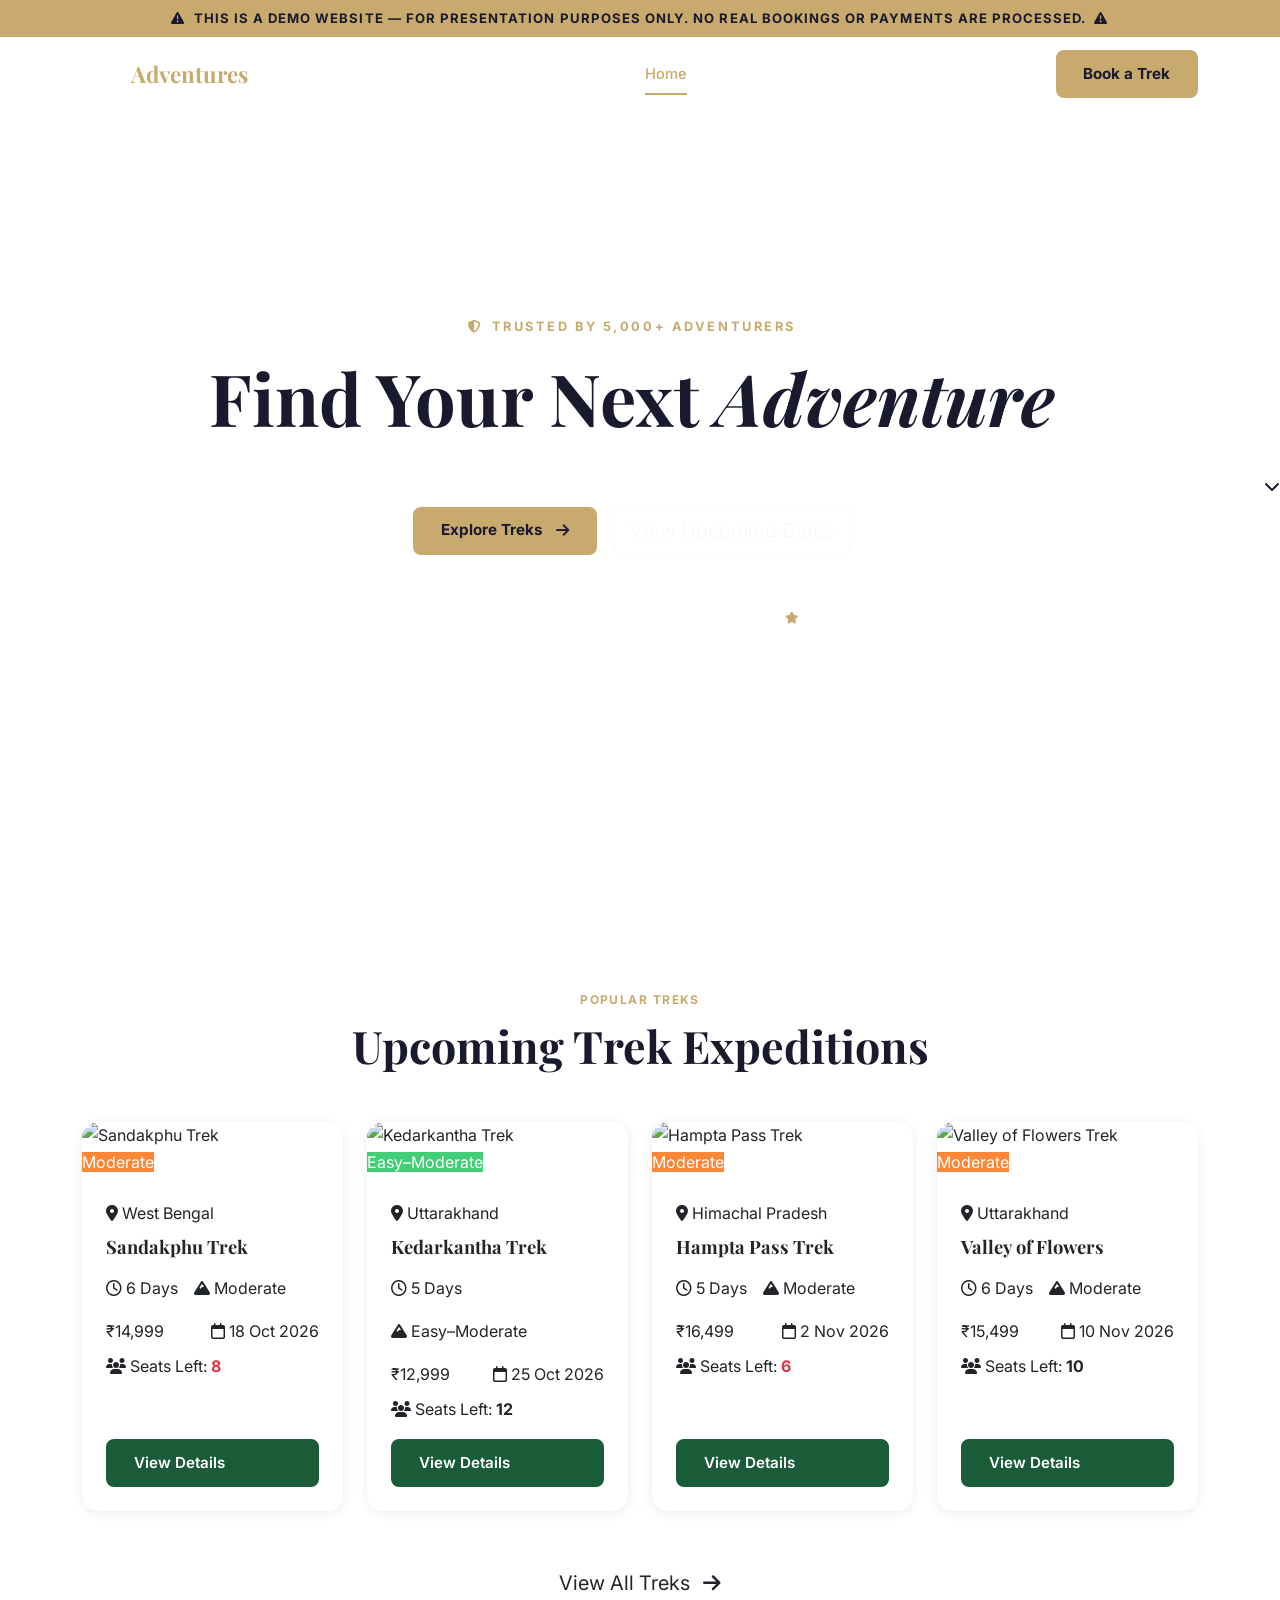
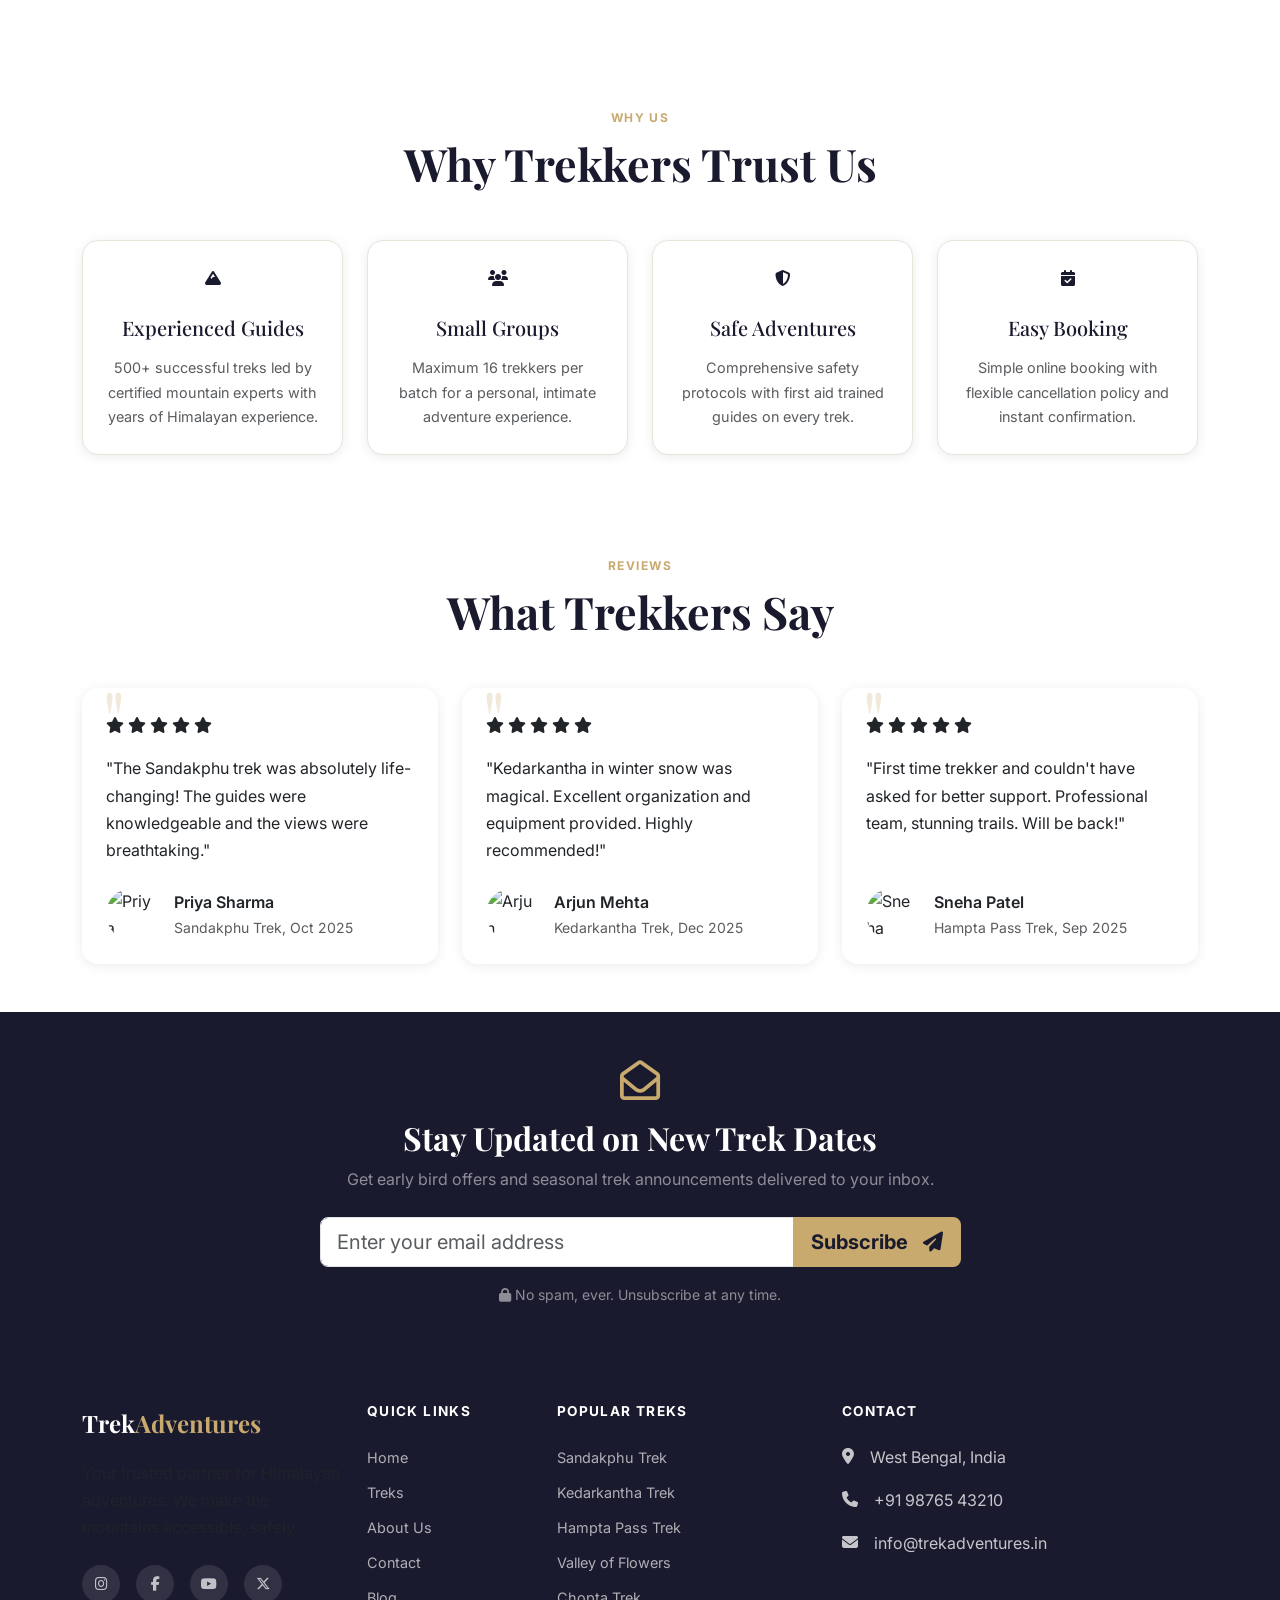
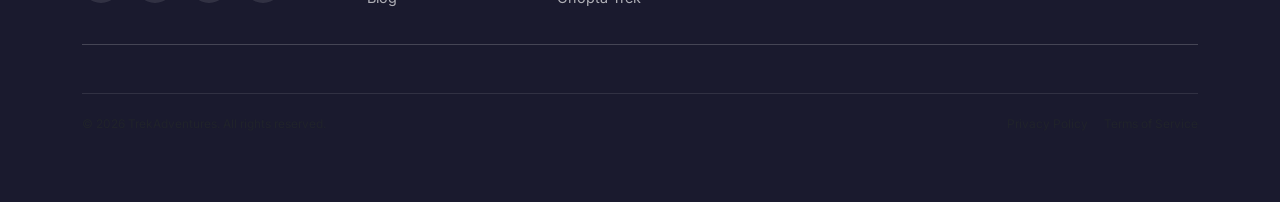
==== commit b22443dd: "demo banner" ====
--- a/index.html
+++ b/index.html
@@ -16,6 +16,10 @@
   <link rel="stylesheet" href="css/style.css" />
 </head>
 <body data-page="home">
+  <!-- Demo Banner -->
+  <div style="background:#c8a96e;color:#1a1a2e;text-align:center;padding:.45rem 1rem;font-size:.82rem;font-weight:700;letter-spacing:.08em;text-transform:uppercase;z-index:1100;position:relative;">
+    <i class="fa-solid fa-triangle-exclamation me-2"></i>This is a Demo Website — For Presentation Purposes Only. No real bookings or payments are processed.<i class="fa-solid fa-triangle-exclamation ms-2"></i>
+  </div>
 
   <!-- ========== NAVBAR ========== -->
   <nav class="main-navbar navbar navbar-expand-lg" data-transparent="true">
@@ -467,3 +471,4 @@
   <script src="js/main.js"></script>
 </body>
 </html>
+
--- a/css/style.css
+++ b/css/style.css
@@ -393,3 +393,7 @@
   .trek-card .card-meta { flex-wrap: wrap; gap: .5rem; }
   .hero-stats { flex-direction: column; gap: 1rem; }
 }
+
+/* -- Demo Banner offset for fixed navbar -- */
+.main-navbar { top: 34px; }
+@media (max-width: 575.98px) { .main-navbar { top: 44px; } }
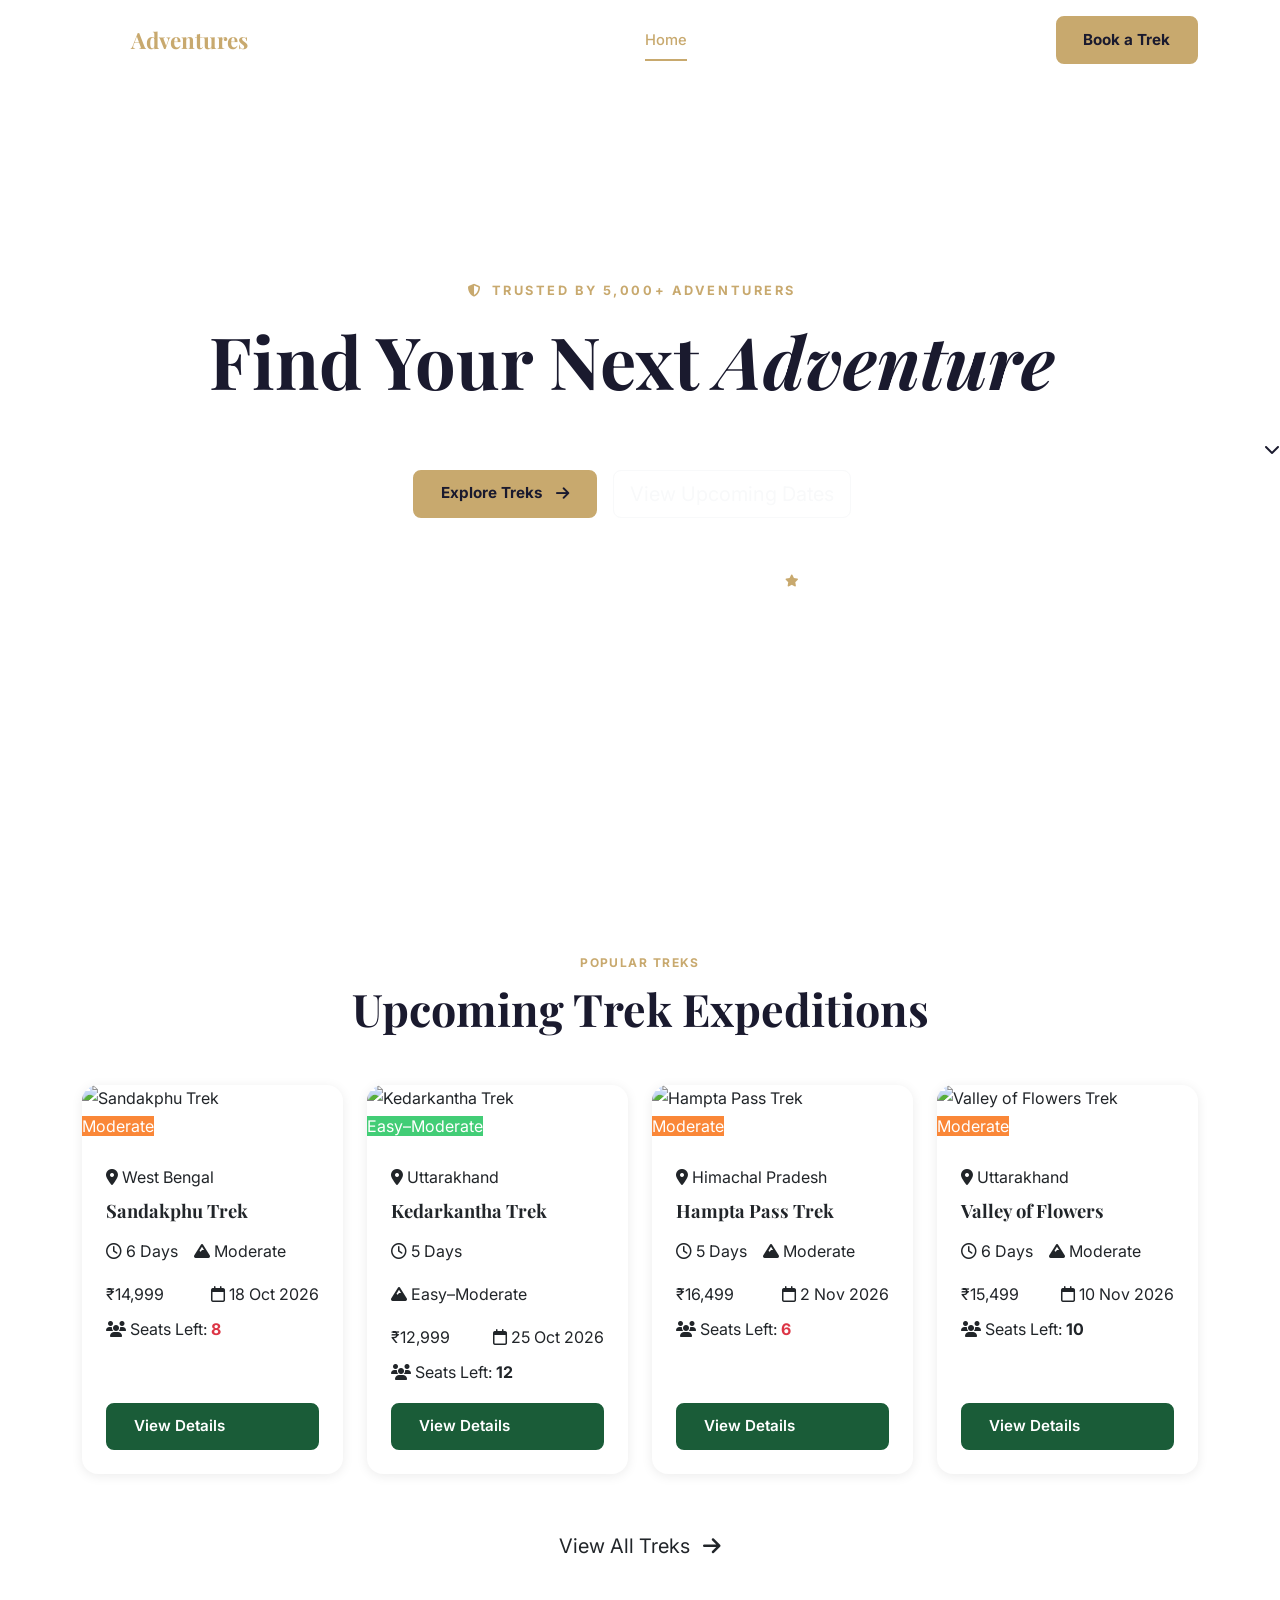
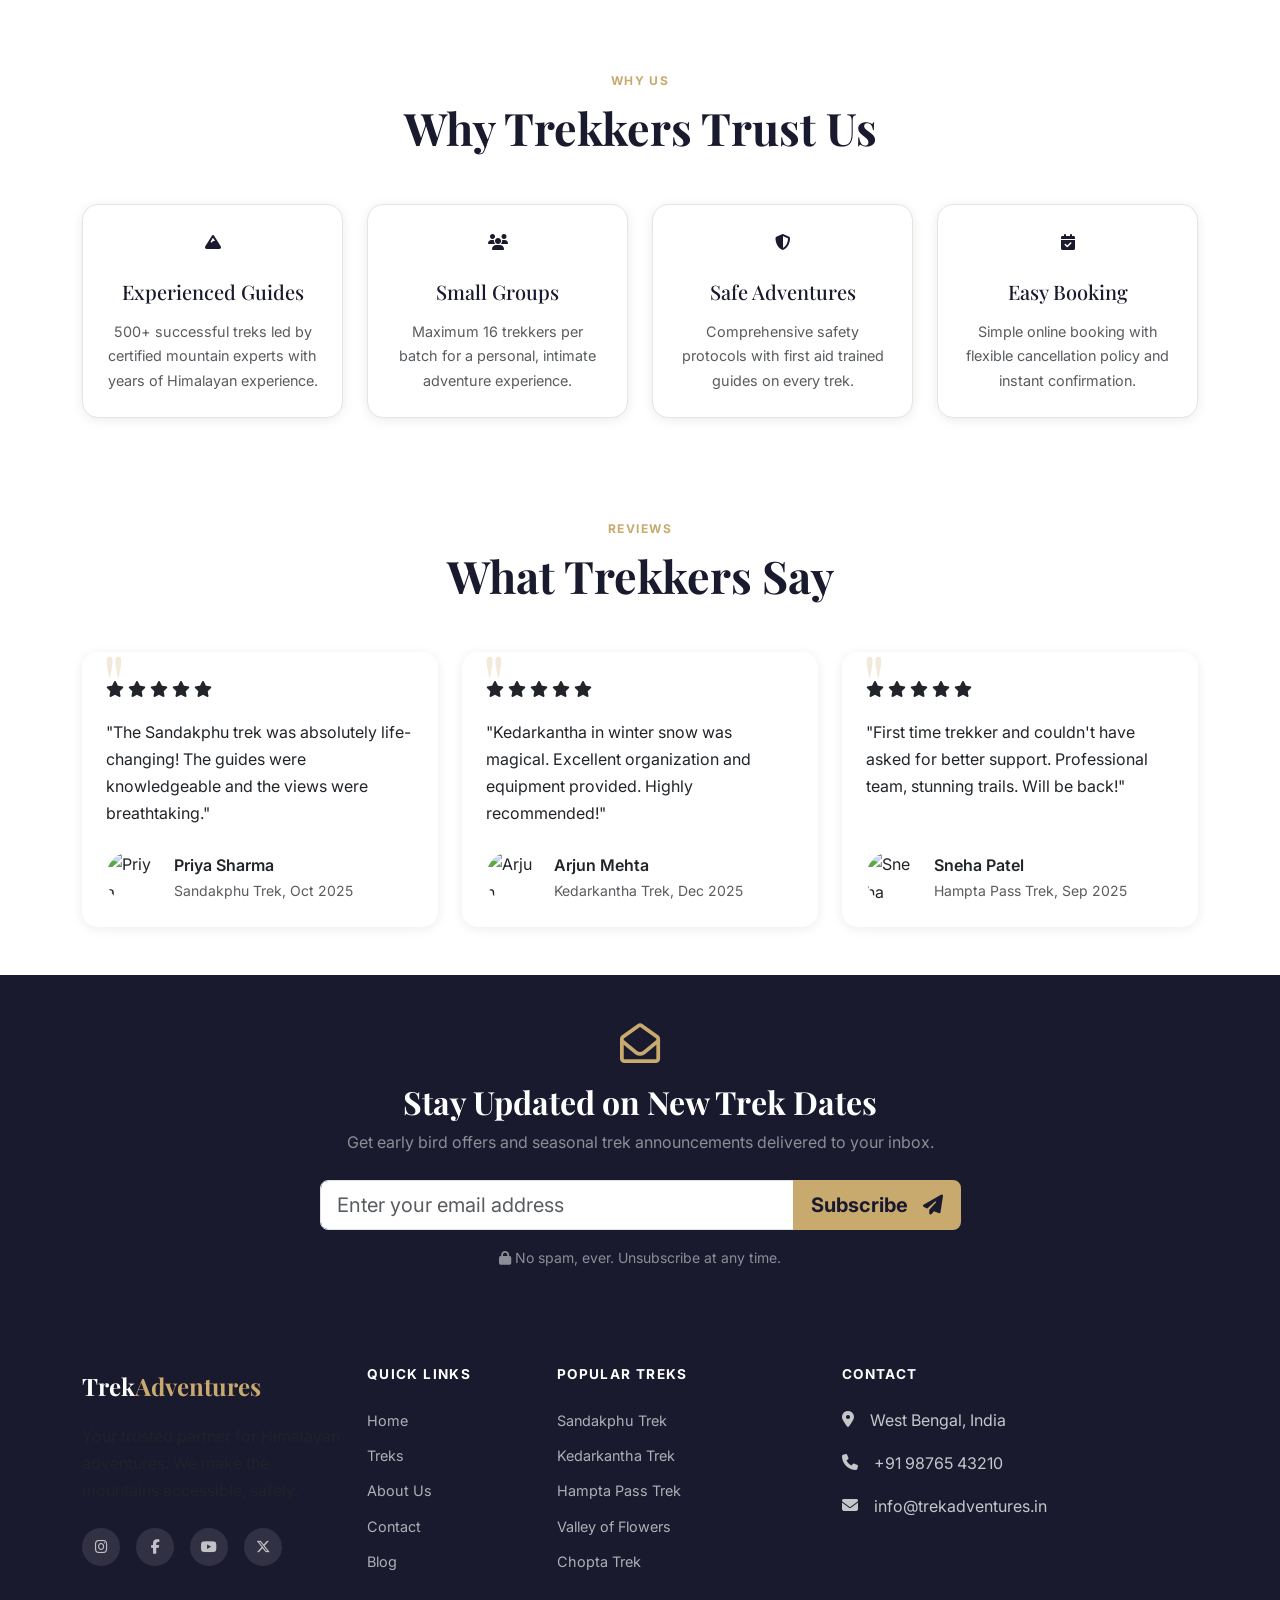
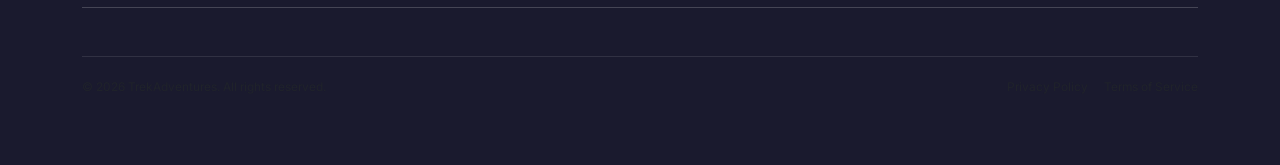
==== commit 667ee792: "image added" ====
--- a/index.html
+++ b/index.html
@@ -16,10 +16,6 @@
   <link rel="stylesheet" href="css/style.css" />
 </head>
 <body data-page="home">
-  <!-- Demo Banner -->
-  <div style="background:#c8a96e;color:#1a1a2e;text-align:center;padding:.45rem 1rem;font-size:.82rem;font-weight:700;letter-spacing:.08em;text-transform:uppercase;z-index:1100;position:relative;">
-    <i class="fa-solid fa-triangle-exclamation me-2"></i>This is a Demo Website — For Presentation Purposes Only. No real bookings or payments are processed.<i class="fa-solid fa-triangle-exclamation ms-2"></i>
-  </div>
 
   <!-- ========== NAVBAR ========== -->
   <nav class="main-navbar navbar navbar-expand-lg" data-transparent="true">
@@ -108,7 +104,7 @@
         <div class="col">
           <div class="trek-card card h-100 border-0">
             <div class="trek-card__img-wrap position-relative overflow-hidden">
-              <img src="https://images.unsplash.com/photo-1571952537-2d8bb8b7e690?w=600&q=80" class="trek-card__img card-img-top" alt="Sandakphu Trek" loading="lazy" />
+              <img src="https://images.unsplash.com/photo-1585016495481-8c4e7a1e9fb0?w=600&q=80" class="trek-card__img card-img-top" alt="Sandakphu Trek" loading="lazy" />
               <span class="trek-badge badge-moderate">Moderate</span>
             </div>
             <div class="card-body d-flex flex-column p-4">
@@ -472,3 +468,5 @@
 </body>
 </html>
 
+
+
--- a/css/style.css
+++ b/css/style.css
@@ -394,6 +394,4 @@
   .hero-stats { flex-direction: column; gap: 1rem; }
 }
 
-/* -- Demo Banner offset for fixed navbar -- */
-.main-navbar { top: 34px; }
-@media (max-width: 575.98px) { .main-navbar { top: 44px; } }
+
